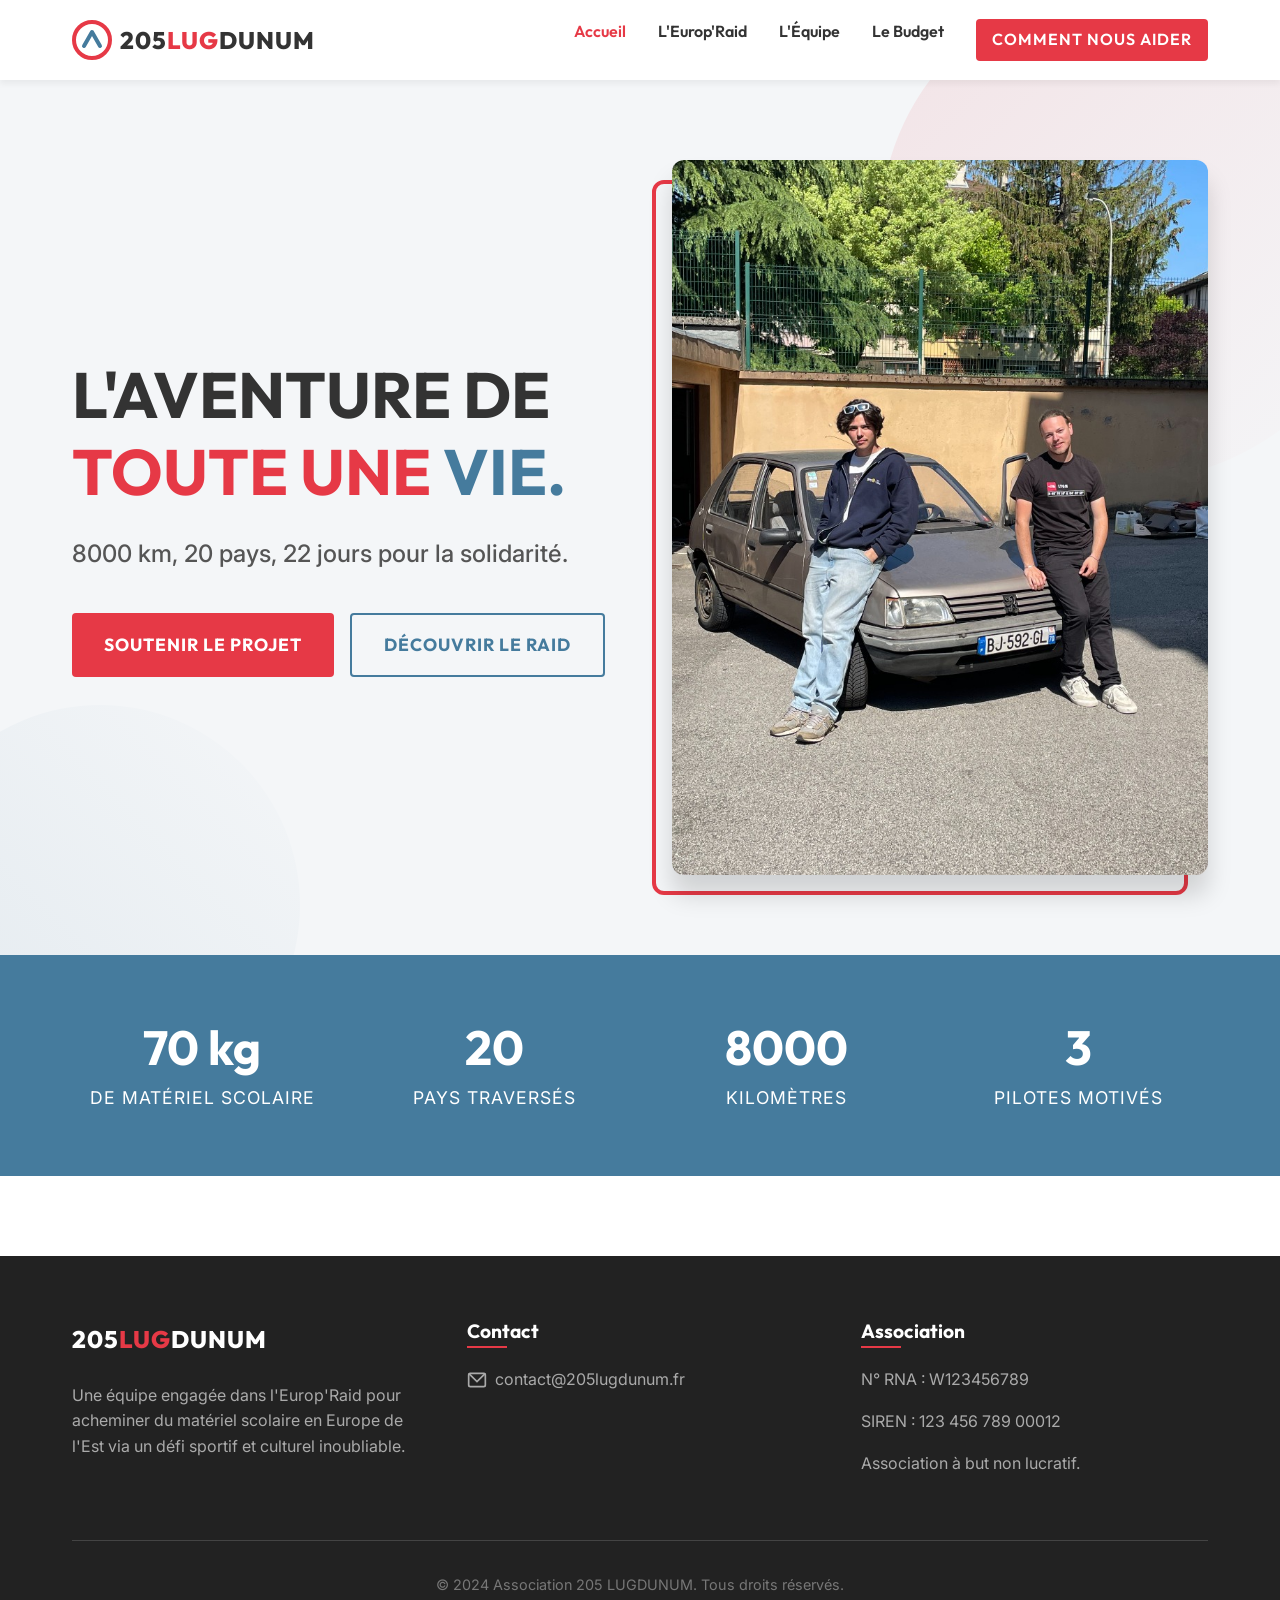
==== index.html @ 80b50225 "Initial launch of 205 LUGDUNUM static website" ====
<!DOCTYPE html>
<html lang="fr">
<head>
    <meta charset="UTF-8">
    <meta name="viewport" content="width=device-width, initial-scale=1.0">
    <title>205 LUGDUNUM - Europ'Raid 2024</title>
    <meta name="description" content="Soutenez l'équipage 205 LUGDUNUM pour l'Europ'Raid : 8000 km, 20 pays, 22 jours pour la solidarité.">
    <link rel="stylesheet" href="css/style.css">
</head>
<body>

    <!-- Header / Navigation -->
    <header class="navbar">
        <div class="container">
            <a href="index.html" class="logo-link">
                <!-- Simple SVG Logo Placeholder -->
                <svg width="40" height="40" viewBox="0 0 100 100" fill="none" xmlns="http://www.w3.org/2000/svg">
                    <circle cx="50" cy="50" r="45" stroke="#E63946" stroke-width="10"/>
                    <path d="M30 65L50 30L70 65" stroke="#457B9D" stroke-width="10" stroke-linecap="round" stroke-linejoin="round"/>
                </svg>
                <span class="logo-text">205<span>LUG</span>DUNUM</span>
            </a>
            
            <button class="mobile-menu-btn" aria-label="Menu">
                <svg viewBox="0 0 24 24" fill="none" xmlns="http://www.w3.org/2000/svg">
                    <path d="M4 6H20M4 12H20M4 18H20" stroke-width="2" stroke-linecap="round" stroke-linejoin="round"/>
                </svg>
            </button>
            
            <nav>
                <ul class="nav-links">
                    <li><a href="index.html" style="color: var(--accent-red);">Accueil</a></li>
                    <li><a href="europ_raid.html">L'Europ'Raid</a></li>
                    <li><a href="equipe.html">L'Équipe</a></li>
                    <li><a href="budget.html">Le Budget</a></li>
                    <li><a href="aider.html" class="btn btn-primary" style="padding: 0.5rem 1rem; color: #FFF; border-radius: 4px;">Comment nous aider</a></li>
                </ul>
            </nav>
        </div>
    </header>

    <!-- Hero Section -->
    <section class="hero" style="min-height: 80vh; display: flex; align-items: center; position: relative; overflow: hidden; background-color: var(--bg-light);">
        <!-- Background graphics -->
        <div style="position: absolute; top: -100px; right: -100px; width: 500px; height: 500px; border-radius: 50%; background: linear-gradient(135deg, rgba(230, 57, 70, 0.1), transparent); z-index: 0;"></div>
        <div style="position: absolute; bottom: -150px; left: -100px; width: 400px; height: 400px; border-radius: 50%; background: linear-gradient(45deg, rgba(69, 123, 157, 0.1), transparent); z-index: 0;"></div>
        
        <div class="container" style="position: relative; z-index: 1; display: grid; grid-template-columns: 1fr 1fr; gap: 4rem; align-items: center;">
            <div class="hero-content">
                <h1 style="font-size: 4rem; margin-bottom: 1.5rem; text-transform: uppercase;">L'aventure de <br><span class="text-red">toute une</span> <span class="text-blue">vie.</span></h1>
                <p style="font-size: 1.5rem; color: var(--text-light); margin-bottom: 2.5rem; font-weight: 500;">
                    8000 km, 20 pays, 22 jours pour la solidarité.
                </p>
                <div style="display: flex; gap: 1rem;">
                    <a href="aider.html" class="btn btn-primary">Soutenir le projet</a>
                    <a href="europ_raid.html" class="btn btn-secondary">Découvrir le raid</a>
                </div>
            </div>
            
            <div class="hero-image" style="position: relative;">
                <img src="assets/team-car.jpg" alt="Équipage 205 LUGDUNUM et leur voiture" style="border-radius: 12px; box-shadow: var(--shadow-lg); z-index: 2; position: relative;">
                <div style="position: absolute; top: 20px; left: -20px; width: 100%; height: 100%; border: 4px solid var(--accent-red); border-radius: 12px; z-index: 1;"></div>
            </div>
        </div>
    </section>

    <!-- Mission Quick Stats -->
    <section style="background-color: var(--accent-blue); padding: 4rem 0; color: #FFF;">
        <div class="container">
            <div style="display: grid; grid-template-columns: repeat(auto-fit, minmax(200px, 1fr)); gap: 2rem; text-align: center;">
                <div>
                    <h3 style="font-size: 3rem; color: #FFF; margin-bottom: 0.5rem;">70 kg</h3>
                    <p style="font-size: 1.1rem; text-transform: uppercase; letter-spacing: 1px;">De matériel scolaire</p>
                </div>
                <div>
                    <h3 style="font-size: 3rem; color: #FFF; margin-bottom: 0.5rem;">20</h3>
                    <p style="font-size: 1.1rem; text-transform: uppercase; letter-spacing: 1px;">Pays traversés</p>
                </div>
                <div>
                    <h3 style="font-size: 3rem; color: #FFF; margin-bottom: 0.5rem;">8000</h3>
                    <p style="font-size: 1.1rem; text-transform: uppercase; letter-spacing: 1px;">Kilomètres</p>
                </div>
                <div>
                    <h3 style="font-size: 3rem; color: #FFF; margin-bottom: 0.5rem;">3</h3>
                    <p style="font-size: 1.1rem; text-transform: uppercase; letter-spacing: 1px;">Pilotes motivés</p>
                </div>
            </div>
        </div>
    </section>

    <!-- Footer -->
    <footer class="footer">
        <div class="container">
            <div class="footer-content">
                <div class="footer-col">
                    <div class="logo-link" style="margin-bottom: 1.5rem;">
                        <span class="logo-text" style="color:#FFF;">205<span style="color:var(--accent-red)">LUG</span>DUNUM</span>
                    </div>
                    <p>Une équipe engagée dans l'Europ'Raid pour acheminer du matériel scolaire en Europe de l'Est via un défi sportif et culturel inoubliable.</p>
                </div>
                
                <div class="footer-col">
                    <h3>Contact</h3>
                    <p>
                        <svg width="20" height="20" viewBox="0 0 24 24" fill="none" stroke="currentColor" stroke-width="2"><rect x="2" y="4" width="20" height="16" rx="2"/><path d="M2 4L12 14L22 4"/></svg>
                        <a href="mailto:contact@205lugdunum.fr">contact@205lugdunum.fr</a>
                    </p>
                </div>
                
                <div class="footer-col">
                    <h3>Association</h3>
                    <p>N° RNA : W123456789</p>
                    <p>SIREN : 123 456 789 00012</p>
                    <p>Association à but non lucratif.</p>
                </div>
            </div>
            
            <div class="footer-bottom">
                &copy; 2024 Association 205 LUGDUNUM. Tous droits réservés.
            </div>
        </div>
    </footer>

</body>
</html>
---- css/style.css ----
@import url('https://fonts.googleapis.com/css2?family=Inter:wght@400;500;600&family=Outfit:wght@500;700;800&display=swap');

:root {
  --bg-color: #FFFFFF;
  --text-color: #333333;
  --text-light: #555555;
  --accent-red: #E63946;
  --accent-blue: #457B9D;
  --bg-light: #F4F6F8;
  --border-color: #E2E8F0;
  
  --font-body: 'Inter', sans-serif;
  --font-heading: 'Outfit', sans-serif;
  
  --transition: all 0.3s ease;
  --shadow-sm: 0 4px 6px rgba(0, 0, 0, 0.05);
  --shadow-md: 0 10px 15px rgba(0, 0, 0, 0.1);
  --shadow-lg: 0 20px 25px rgba(0, 0, 0, 0.15);
  
  --header-height: 80px;
}

* {
  margin: 0;
  padding: 0;
  box-sizing: border-box;
}

body {
  font-family: var(--font-body);
  background-color: var(--bg-color);
  color: var(--text-color);
  line-height: 1.6;
  overflow-x: hidden;
  padding-top: var(--header-height); /* For fixed header */
}

h1, h2, h3, h4, h5, h6 {
  font-family: var(--font-heading);
  line-height: 1.2;
  margin-bottom: 1rem;
  color: var(--text-color);
}

a {
  text-decoration: none;
  color: inherit;
  transition: var(--transition);
}

img {
  max-width: 100%;
  height: auto;
  display: block;
}

.container {
  width: 100%;
  max-width: 1200px;
  margin: 0 auto;
  padding: 0 2rem;
}

/* ==================================
   TYPOGRAPHY
================================== */
.text-center { text-align: center; }
.text-red { color: var(--accent-red); }
.text-blue { color: var(--accent-blue); }
.section-title {
  font-size: 2.5rem;
  font-weight: 800;
  text-transform: uppercase;
  margin-bottom: 3rem;
  position: relative;
  display: inline-block;
  letter-spacing: 1px;
}
.section-title::after {
  content: '';
  position: absolute;
  bottom: -10px;
  left: 0;
  width: 60px;
  height: 4px;
  background-color: var(--accent-red);
}

.text-center .section-title::after {
  left: 50%;
  transform: translateX(-50%);
}

/* ==================================
   BUTTONS
================================== */
.btn {
  display: inline-flex;
  align-items: center;
  justify-content: center;
  padding: 1rem 2rem;
  font-family: var(--font-heading);
  font-size: 1.1rem;
  font-weight: 700;
  border-radius: 4px;
  text-transform: uppercase;
  letter-spacing: 1px;
  cursor: pointer;
  border: none;
  transition: var(--transition);
}

.btn-primary {
  background-color: var(--accent-red);
  color: #FFF;
}
.btn-primary:hover {
  background-color: #d62c38;
  transform: translateY(-2px);
  box-shadow: var(--shadow-md);
}

.btn-secondary {
  background-color: transparent;
  color: var(--accent-blue);
  border: 2px solid var(--accent-blue);
}
.btn-secondary:hover {
  background-color: var(--accent-blue);
  color: #FFF;
}

/* ==================================
   HEADER & NAVIGATION
================================== */
.navbar {
  position: fixed;
  top: 0;
  left: 0;
  width: 100%;
  height: var(--header-height);
  background-color: rgba(255, 255, 255, 0.95);
  backdrop-filter: blur(10px);
  z-index: 1000;
  box-shadow: var(--shadow-sm);
  display: flex;
  align-items: center;
}

.navbar .container {
  display: flex;
  justify-content: space-between;
  align-items: center;
}

.logo-link {
  display: flex;
  align-items: center;
  gap: 0.5rem;
}

.logo-text {
  font-family: var(--font-heading);
  font-size: 1.5rem;
  font-weight: 800;
  letter-spacing: 1px;
}

.logo-text span {
  color: var(--accent-red);
}

.nav-links {
  display: flex;
  list-style: none;
  gap: 2rem;
}

.nav-links a {
  font-family: var(--font-heading);
  font-weight: 600;
  font-size: 1rem;
  color: var(--text-color);
  position: relative;
  padding: 0.5rem 0;
}

.nav-links a::before {
  content: '';
  position: absolute;
  bottom: 0;
  left: 0;
  width: 0%;
  height: 2px;
  background-color: var(--accent-red);
  transition: var(--transition);
}

.nav-links a:hover {
  color: var(--accent-red);
}

.nav-links a:hover::before {
  width: 100%;
}

.mobile-menu-btn {
  display: none;
  background: none;
  border: none;
  cursor: pointer;
  padding: 0.5rem;
}

.mobile-menu-btn svg {
  width: 30px;
  height: 30px;
  stroke: var(--text-color);
}

/* ==================================
   FOOTER
================================== */
.footer {
  background-color: #222;
  color: #FFF;
  padding: 4rem 0 2rem;
  margin-top: 5rem;
}

.footer-content {
  display: grid;
  grid-template-columns: repeat(auto-fit, minmax(250px, 1fr));
  gap: 3rem;
  margin-bottom: 3rem;
}

.footer-col h3 {
  color: #FFF;
  font-size: 1.2rem;
  margin-bottom: 1.5rem;
  position: relative;
  display: inline-block;
}

.footer-col h3::after {
  content: '';
  position: absolute;
  bottom: -5px;
  left: 0;
  width: 40px;
  height: 2px;
  background-color: var(--accent-red);
}

.footer-col p {
  color: #AAA;
  margin-bottom: 1rem;
  display: flex;
  align-items: center;
  gap: 0.5rem;
}

.footer-col a {
  color: #AAA;
}

.footer-col a:hover {
  color: var(--accent-red);
}

.footer-bottom {
  border-top: 1px solid #444;
  padding-top: 2rem;
  text-align: center;
  color: #777;
  font-size: 0.9rem;
}

/* ==================================
   PAGE SPECIFIC & UTILS
================================== */
section {
  padding: 5rem 0;
}

.card {
  background: #FFF;
  border: 1px solid var(--border-color);
  border-radius: 8px;
  overflow: hidden;
  box-shadow: var(--shadow-sm);
  transition: var(--transition);
}

.card:hover {
  transform: translateY(-5px);
  box-shadow: var(--shadow-lg);
  border-color: var(--accent-blue);
}

/* ==================================
   RESPONSIVE
================================== */
@media (max-width: 768px) {
  .nav-links {
    display: none; /* simple mobile menu hidden by default */
  }
  .mobile-menu-btn {
    display: block;
  }
  .section-title {
    font-size: 2rem;
  }
}
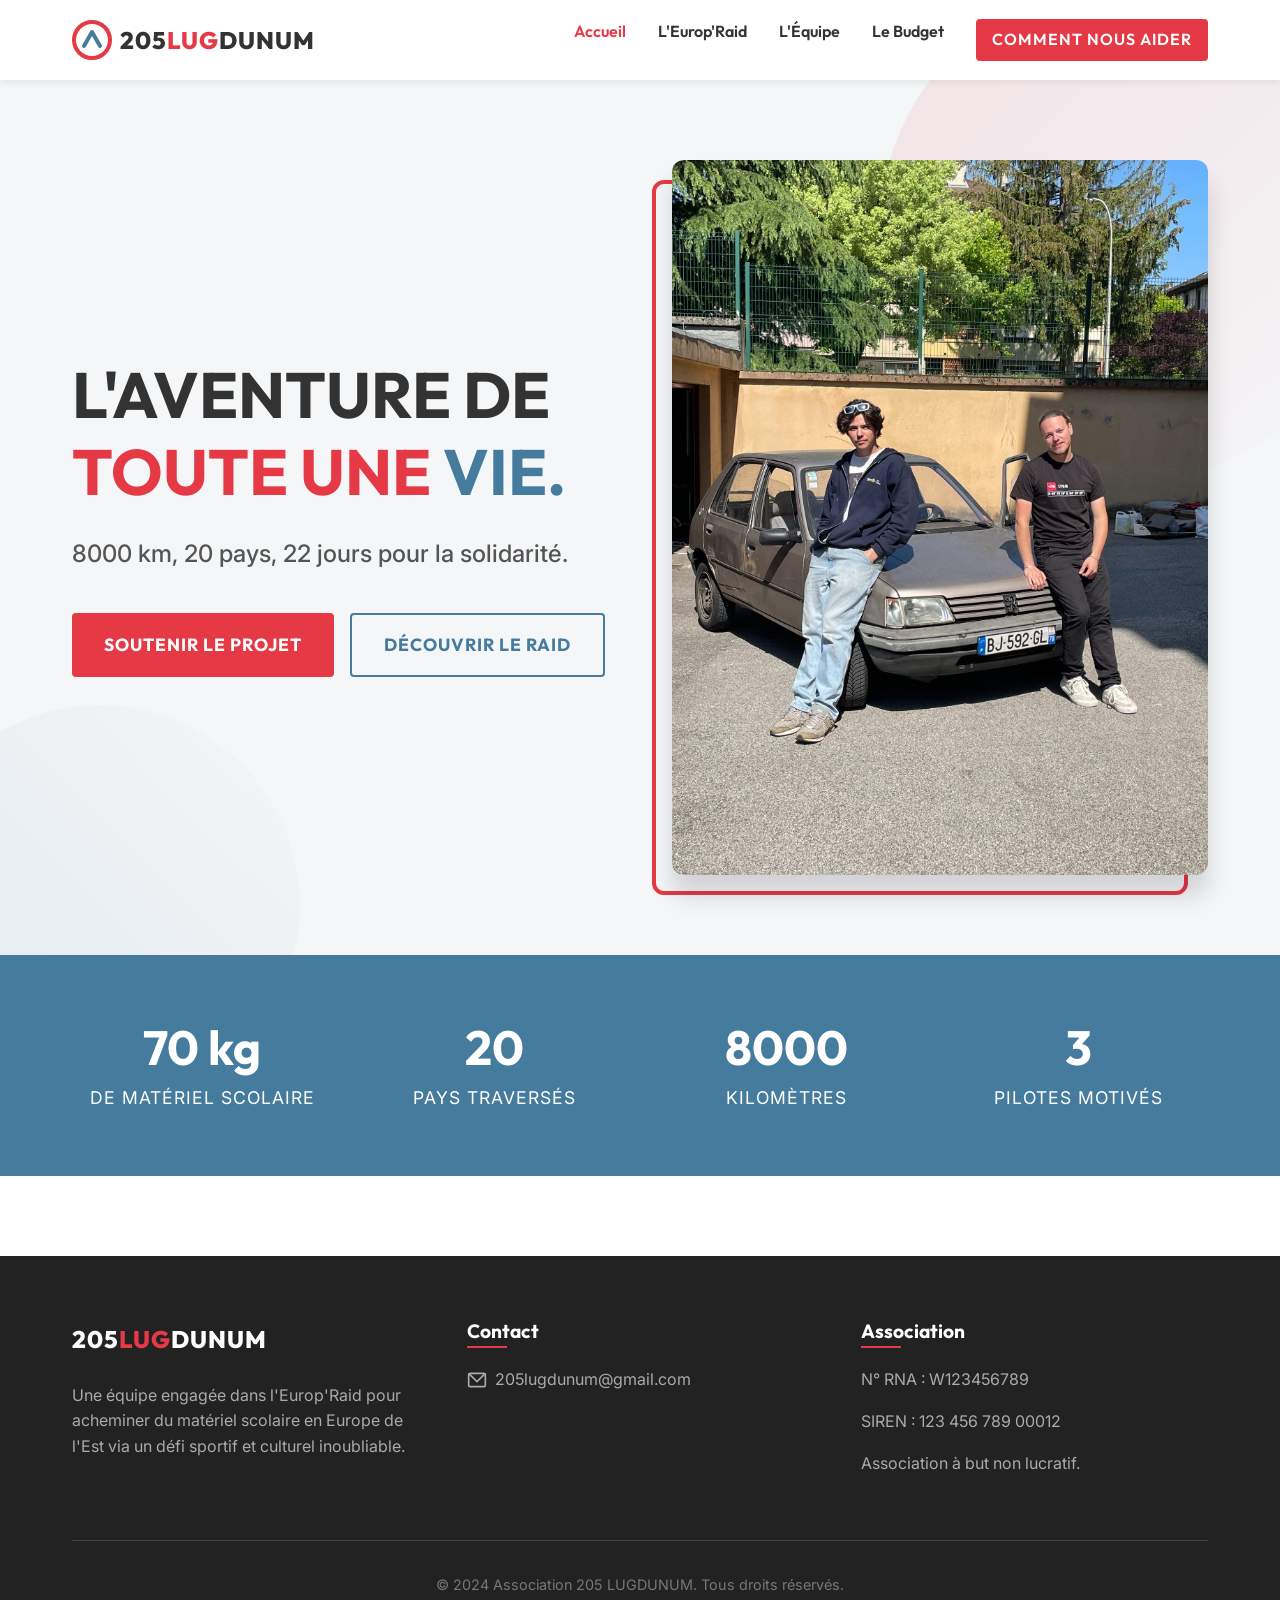
==== commit 4f595950: "Mise à jour des pages du site, du style CSS et ajout de la carte Europ'Raid" ====
--- a/index.html
+++ b/index.html
@@ -1,12 +1,15 @@
 <!DOCTYPE html>
 <html lang="fr">
+
 <head>
     <meta charset="UTF-8">
     <meta name="viewport" content="width=device-width, initial-scale=1.0">
-    <title>205 LUGDUNUM - Europ'Raid 2024</title>
-    <meta name="description" content="Soutenez l'équipage 205 LUGDUNUM pour l'Europ'Raid : 8000 km, 20 pays, 22 jours pour la solidarité.">
+    <title>205 LUGDUNUM - Europ'Raid 2027</title>
+    <meta name="description"
+        content="Soutenez l'équipage 205 LUGDUNUM pour l'Europ'Raid : 8000 km, 20 pays, 22 jours pour la solidarité.">
     <link rel="stylesheet" href="css/style.css">
 </head>
+
 <body>
 
     <!-- Header / Navigation -->
@@ -15,39 +18,48 @@
             <a href="index.html" class="logo-link">
                 <!-- Simple SVG Logo Placeholder -->
                 <svg width="40" height="40" viewBox="0 0 100 100" fill="none" xmlns="http://www.w3.org/2000/svg">
-                    <circle cx="50" cy="50" r="45" stroke="#E63946" stroke-width="10"/>
-                    <path d="M30 65L50 30L70 65" stroke="#457B9D" stroke-width="10" stroke-linecap="round" stroke-linejoin="round"/>
+                    <circle cx="50" cy="50" r="45" stroke="#E63946" stroke-width="10" />
+                    <path d="M30 65L50 30L70 65" stroke="#457B9D" stroke-width="10" stroke-linecap="round"
+                        stroke-linejoin="round" />
                 </svg>
                 <span class="logo-text">205<span>LUG</span>DUNUM</span>
             </a>
-            
-            <button class="mobile-menu-btn" aria-label="Menu">
+
+            <button class="mobile-menu-btn" aria-label="Menu"
+                onclick="document.querySelector('.nav-links').classList.toggle('active')">
                 <svg viewBox="0 0 24 24" fill="none" xmlns="http://www.w3.org/2000/svg">
-                    <path d="M4 6H20M4 12H20M4 18H20" stroke-width="2" stroke-linecap="round" stroke-linejoin="round"/>
+                    <path d="M4 6H20M4 12H20M4 18H20" stroke-width="2" stroke-linecap="round" stroke-linejoin="round" />
                 </svg>
             </button>
-            
+
             <nav>
                 <ul class="nav-links">
                     <li><a href="index.html" style="color: var(--accent-red);">Accueil</a></li>
                     <li><a href="europ_raid.html">L'Europ'Raid</a></li>
                     <li><a href="equipe.html">L'Équipe</a></li>
                     <li><a href="budget.html">Le Budget</a></li>
-                    <li><a href="aider.html" class="btn btn-primary" style="padding: 0.5rem 1rem; color: #FFF; border-radius: 4px;">Comment nous aider</a></li>
+                    <li><a href="aider.html" class="btn btn-primary"
+                            style="padding: 0.5rem 1rem; color: #FFF; border-radius: 4px;">Comment nous aider</a></li>
                 </ul>
             </nav>
         </div>
     </header>
 
     <!-- Hero Section -->
-    <section class="hero" style="min-height: 80vh; display: flex; align-items: center; position: relative; overflow: hidden; background-color: var(--bg-light);">
+    <section class="hero"
+        style="min-height: 80vh; display: flex; align-items: center; position: relative; overflow: hidden; background-color: var(--bg-light);">
         <!-- Background graphics -->
-        <div style="position: absolute; top: -100px; right: -100px; width: 500px; height: 500px; border-radius: 50%; background: linear-gradient(135deg, rgba(230, 57, 70, 0.1), transparent); z-index: 0;"></div>
-        <div style="position: absolute; bottom: -150px; left: -100px; width: 400px; height: 400px; border-radius: 50%; background: linear-gradient(45deg, rgba(69, 123, 157, 0.1), transparent); z-index: 0;"></div>
-        
-        <div class="container" style="position: relative; z-index: 1; display: grid; grid-template-columns: 1fr 1fr; gap: 4rem; align-items: center;">
+        <div
+            style="position: absolute; top: -100px; right: -100px; width: 500px; height: 500px; border-radius: 50%; background: linear-gradient(135deg, rgba(230, 57, 70, 0.1), transparent); z-index: 0;">
+        </div>
+        <div
+            style="position: absolute; bottom: -150px; left: -100px; width: 400px; height: 400px; border-radius: 50%; background: linear-gradient(45deg, rgba(69, 123, 157, 0.1), transparent); z-index: 0;">
+        </div>
+
+        <div class="container grid-2-col" style="position: relative; z-index: 1;">
             <div class="hero-content">
-                <h1 style="font-size: 4rem; margin-bottom: 1.5rem; text-transform: uppercase;">L'aventure de <br><span class="text-red">toute une</span> <span class="text-blue">vie.</span></h1>
+                <h1 class="hero-title" style="margin-bottom: 1.5rem; text-transform: uppercase;">L'aventure de <br><span
+                        class="text-red">toute une</span> <span class="text-blue">vie.</span></h1>
                 <p style="font-size: 1.5rem; color: var(--text-light); margin-bottom: 2.5rem; font-weight: 500;">
                     8000 km, 20 pays, 22 jours pour la solidarité.
                 </p>
@@ -56,10 +68,13 @@
                     <a href="europ_raid.html" class="btn btn-secondary">Découvrir le raid</a>
                 </div>
             </div>
-            
+
             <div class="hero-image" style="position: relative;">
-                <img src="assets/team-car.jpg" alt="Équipage 205 LUGDUNUM et leur voiture" style="border-radius: 12px; box-shadow: var(--shadow-lg); z-index: 2; position: relative;">
-                <div style="position: absolute; top: 20px; left: -20px; width: 100%; height: 100%; border: 4px solid var(--accent-red); border-radius: 12px; z-index: 1;"></div>
+                <img src="assets/team-car.jpg" alt="Équipage 205 LUGDUNUM et leur voiture"
+                    style="border-radius: 12px; box-shadow: var(--shadow-lg); z-index: 2; position: relative;">
+                <div
+                    style="position: absolute; top: 20px; left: -20px; width: 100%; height: 100%; border: 4px solid var(--accent-red); border-radius: 12px; z-index: 1;">
+                </div>
             </div>
         </div>
     </section>
@@ -67,10 +82,12 @@
     <!-- Mission Quick Stats -->
     <section style="background-color: var(--accent-blue); padding: 4rem 0; color: #FFF;">
         <div class="container">
-            <div style="display: grid; grid-template-columns: repeat(auto-fit, minmax(200px, 1fr)); gap: 2rem; text-align: center;">
+            <div
+                style="display: grid; grid-template-columns: repeat(auto-fit, minmax(200px, 1fr)); gap: 2rem; text-align: center;">
                 <div>
                     <h3 style="font-size: 3rem; color: #FFF; margin-bottom: 0.5rem;">70 kg</h3>
-                    <p style="font-size: 1.1rem; text-transform: uppercase; letter-spacing: 1px;">De matériel scolaire</p>
+                    <p style="font-size: 1.1rem; text-transform: uppercase; letter-spacing: 1px;">De matériel scolaire
+                    </p>
                 </div>
                 <div>
                     <h3 style="font-size: 3rem; color: #FFF; margin-bottom: 0.5rem;">20</h3>
@@ -94,19 +111,25 @@
             <div class="footer-content">
                 <div class="footer-col">
                     <div class="logo-link" style="margin-bottom: 1.5rem;">
-                        <span class="logo-text" style="color:#FFF;">205<span style="color:var(--accent-red)">LUG</span>DUNUM</span>
+                        <span class="logo-text" style="color:#FFF;">205<span
+                                style="color:var(--accent-red)">LUG</span>DUNUM</span>
                     </div>
-                    <p>Une équipe engagée dans l'Europ'Raid pour acheminer du matériel scolaire en Europe de l'Est via un défi sportif et culturel inoubliable.</p>
+                    <p>Une équipe engagée dans l'Europ'Raid pour acheminer du matériel scolaire en Europe de l'Est via
+                        un défi sportif et culturel inoubliable.</p>
                 </div>
-                
+
                 <div class="footer-col">
                     <h3>Contact</h3>
                     <p>
-                        <svg width="20" height="20" viewBox="0 0 24 24" fill="none" stroke="currentColor" stroke-width="2"><rect x="2" y="4" width="20" height="16" rx="2"/><path d="M2 4L12 14L22 4"/></svg>
-                        <a href="mailto:contact@205lugdunum.fr">contact@205lugdunum.fr</a>
+                        <svg width="20" height="20" viewBox="0 0 24 24" fill="none" stroke="currentColor"
+                            stroke-width="2">
+                            <rect x="2" y="4" width="20" height="16" rx="2" />
+                            <path d="M2 4L12 14L22 4" />
+                        </svg>
+                        <a href="mailto:205lugdunum@gmail.com">205lugdunum@gmail.com</a>
                     </p>
                 </div>
-                
+
                 <div class="footer-col">
                     <h3>Association</h3>
                     <p>N° RNA : W123456789</p>
@@ -114,7 +137,7 @@
                     <p>Association à but non lucratif.</p>
                 </div>
             </div>
-            
+
             <div class="footer-bottom">
                 &copy; 2024 Association 205 LUGDUNUM. Tous droits réservés.
             </div>
@@ -122,4 +145,5 @@
     </footer>
 
 </body>
-</html>
+
+</html>
--- a/css/style.css
+++ b/css/style.css
@@ -91,6 +91,17 @@
   transform: translateX(-50%);
 }
 
+.hero-title {
+  font-size: 4rem;
+}
+
+.grid-2-col {
+  display: grid;
+  grid-template-columns: 1fr 1fr;
+  gap: 4rem;
+  align-items: center;
+}
+
 /* ==================================
    BUTTONS
 ================================== */
@@ -299,12 +310,106 @@
   border-color: var(--accent-blue);
 }
 
+.team-photo {
+  border-radius: 12px;
+  box-shadow: var(--shadow-lg);
+  max-width: 800px;
+  width: 100%;
+  margin: 0 auto;
+  border: 4px solid var(--border-color);
+}
+
+.country-tag {
+  background: var(--bg-light);
+  color: var(--text-color);
+  padding: 0.8rem 1.5rem;
+  border-radius: 30px;
+  font-weight: 600;
+  font-size: 1rem;
+  white-space: nowrap;
+  box-shadow: var(--shadow-sm);
+  border: 1px solid var(--border-color);
+  transition: transform 0.2s ease, border-color 0.2s ease;
+}
+.country-tag:hover {
+  transform: translateY(-2px);
+  border-color: var(--accent-red);
+}
+.country-scroll-btn {
+  background: var(--accent-blue);
+  color: #FFF;
+  border: none;
+  width: 40px;
+  height: 40px;
+  border-radius: 50%;
+  cursor: pointer;
+  display: flex;
+  align-items: center;
+  justify-content: center;
+  flex-shrink: 0;
+  transition: var(--transition);
+}
+.country-scroll-btn:hover {
+  background: var(--accent-red);
+}
+.country-scroll-container {
+  display: flex;
+  overflow-x: auto;
+  scroll-behavior: smooth;
+  gap: 1rem;
+  padding: 1rem;
+  scrollbar-width: none; /* Firefox */
+  flex: 1;
+}
+.country-scroll-container::-webkit-scrollbar {
+  display: none; /* Chrome/Safari */
+}
+
+.budget-details {
+  display: none;
+  width: 100%;
+}
+.budget-item.expanded .budget-details {
+  display: block;
+  animation: fadeIn 0.3s ease-in-out;
+}
+.budget-arrow {
+  transition: transform 0.3s ease;
+  color: var(--text-light);
+}
+.budget-item.expanded .budget-arrow {
+  transform: rotate(180deg);
+}
+@keyframes fadeIn {
+  from { opacity: 0; transform: translateY(-10px); }
+  to { opacity: 1; transform: translateY(0); }
+}
+
 /* ==================================
    RESPONSIVE
 ================================== */
 @media (max-width: 768px) {
+  .grid-2-col {
+    grid-template-columns: 1fr;
+    gap: 2rem;
+  }
+  .hero-title {
+    font-size: 2.5rem !important;
+  }
   .nav-links {
-    display: none; /* simple mobile menu hidden by default */
+    display: none;
+    flex-direction: column;
+    position: absolute;
+    top: var(--header-height);
+    left: 0;
+    width: 100%;
+    background-color: var(--bg-color);
+    padding: 2rem;
+    box-shadow: var(--shadow-md);
+    gap: 1.5rem;
+  }
+  .nav-links.active {
+    display: flex;
   }
   .mobile-menu-btn {
     display: block;
@@ -312,4 +417,11 @@
   .section-title {
     font-size: 2rem;
   }
-}
+  .team-photo {
+    max-width: 100%;
+    margin: 0 auto;
+    border-width: 2px;
+    border-radius: 8px;
+    width: 85%; /* Reduces size so it isn't too large on mobile */
+  }
+}
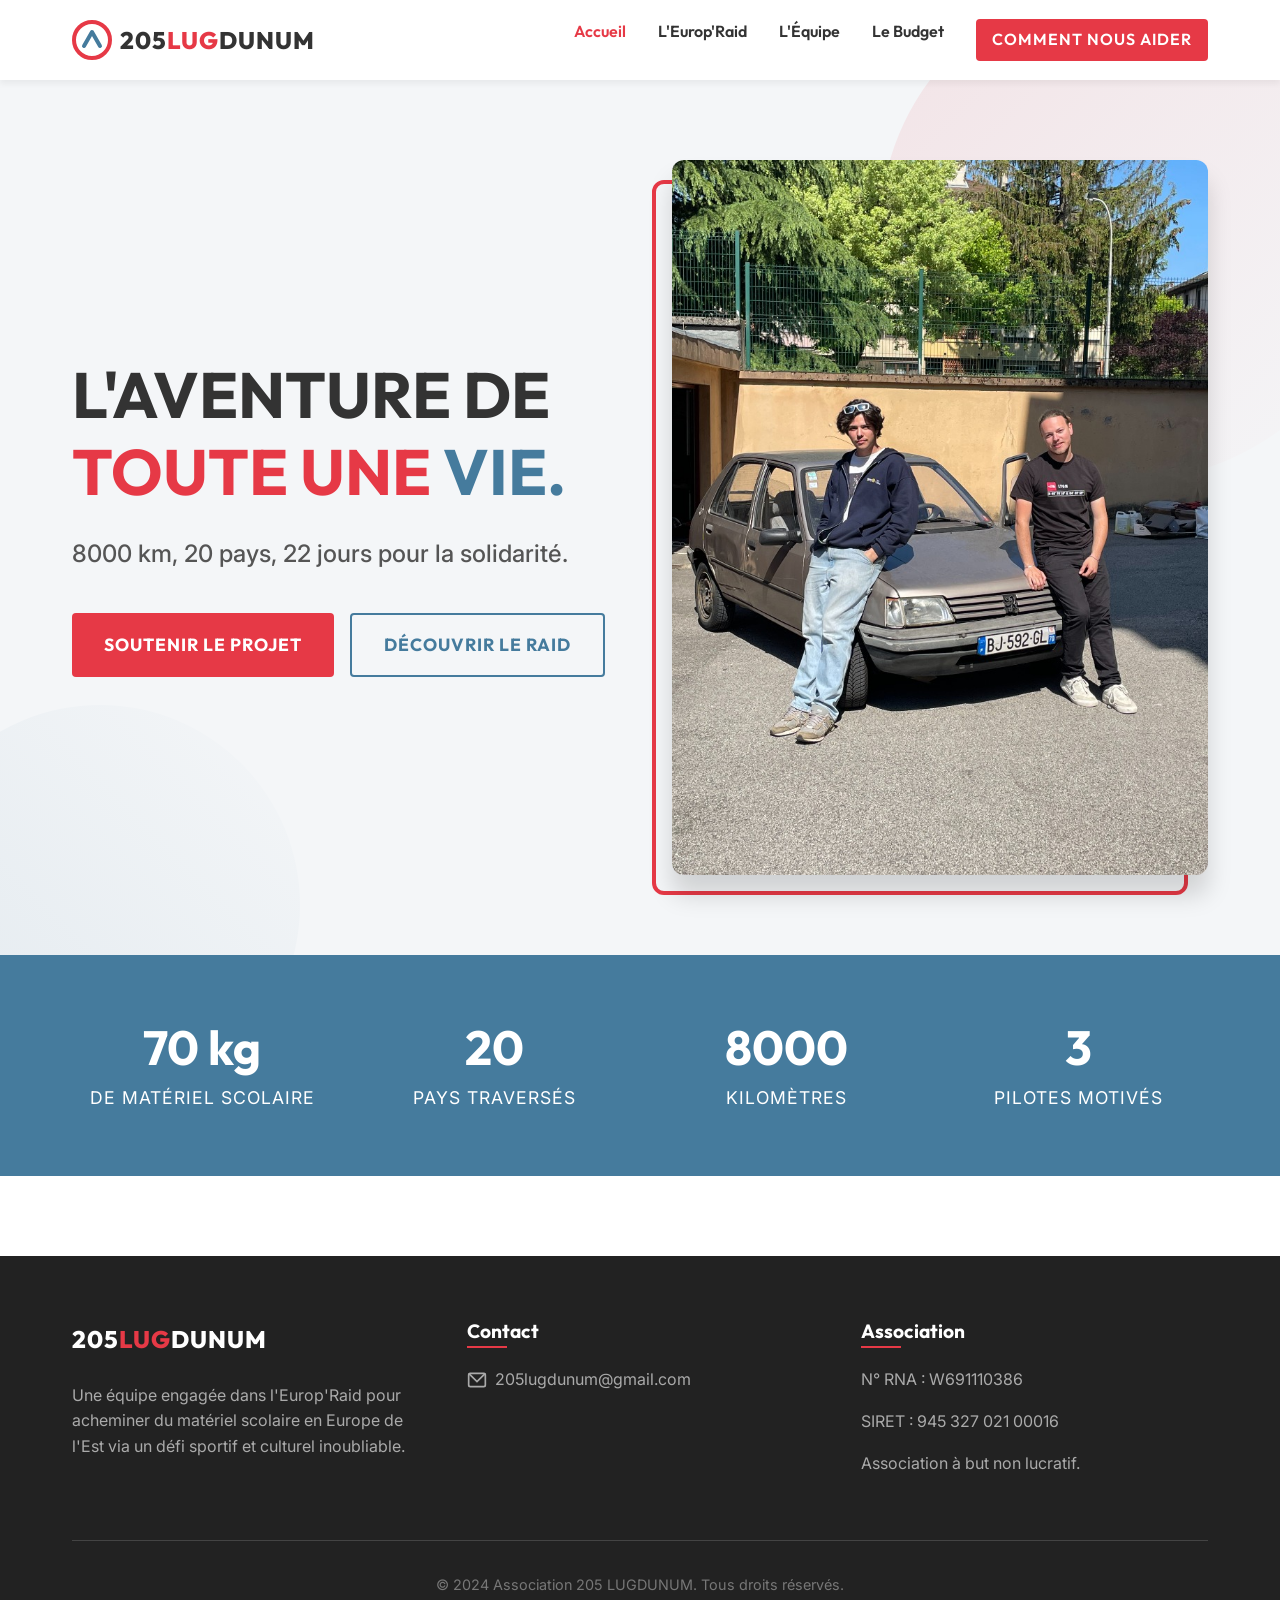
==== commit f5140425: "Mise à jour des informations de contact de l'association (Email, RNA, SIRET)" ====
--- a/index.html
+++ b/index.html
@@ -132,8 +132,8 @@
 
                 <div class="footer-col">
                     <h3>Association</h3>
-                    <p>N° RNA : W123456789</p>
-                    <p>SIREN : 123 456 789 00012</p>
+                    <p>N° RNA : W691110386</p>
+                    <p>SIRET : 945 327 021 00016</p>
                     <p>Association à but non lucratif.</p>
                 </div>
             </div>
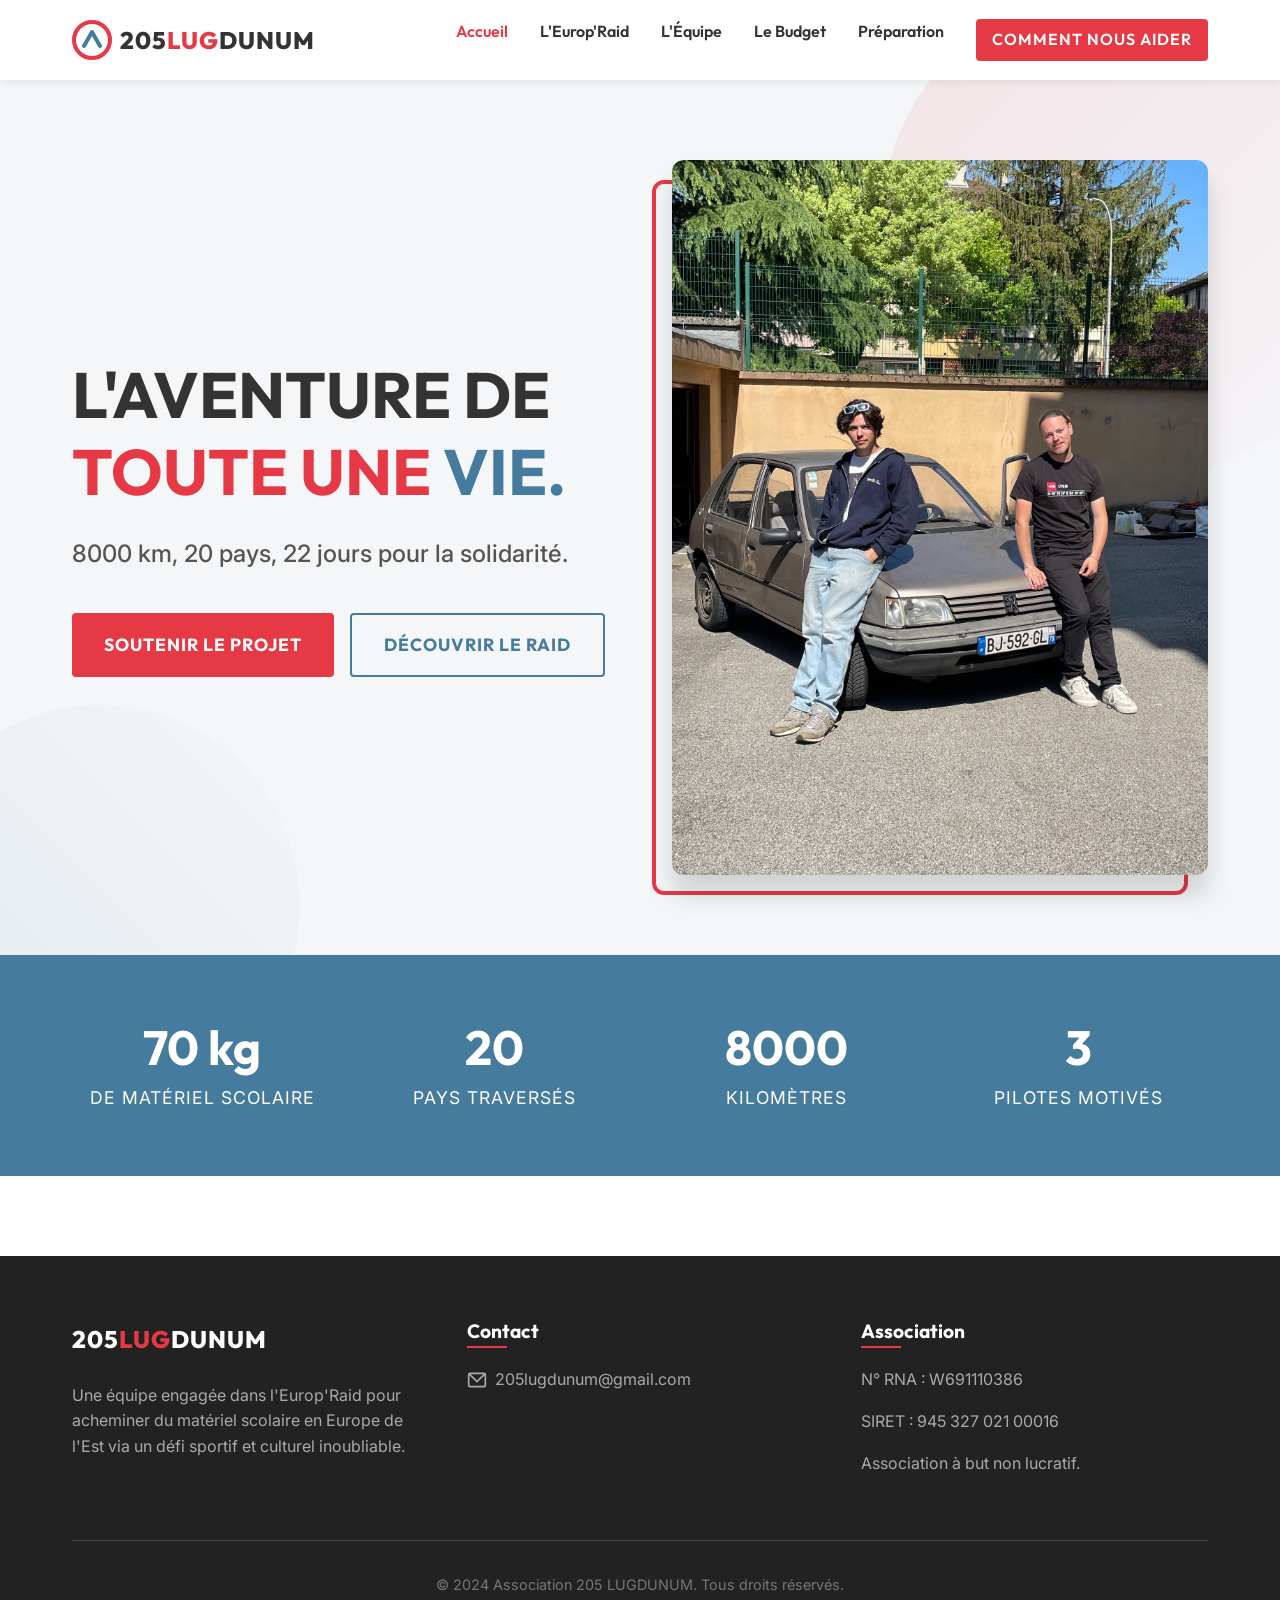
==== commit 977eaf5c: "Ajout de la page de suivi de préparation et mise à jour de la navigation sur toutes les pages" ====
--- a/index.html
+++ b/index.html
@@ -38,6 +38,7 @@
                     <li><a href="europ_raid.html">L'Europ'Raid</a></li>
                     <li><a href="equipe.html">L'Équipe</a></li>
                     <li><a href="budget.html">Le Budget</a></li>
+                    <li><a href="suivi.html">Préparation</a></li>
                     <li><a href="aider.html" class="btn btn-primary"
                             style="padding: 0.5rem 1rem; color: #FFF; border-radius: 4px;">Comment nous aider</a></li>
                 </ul>
